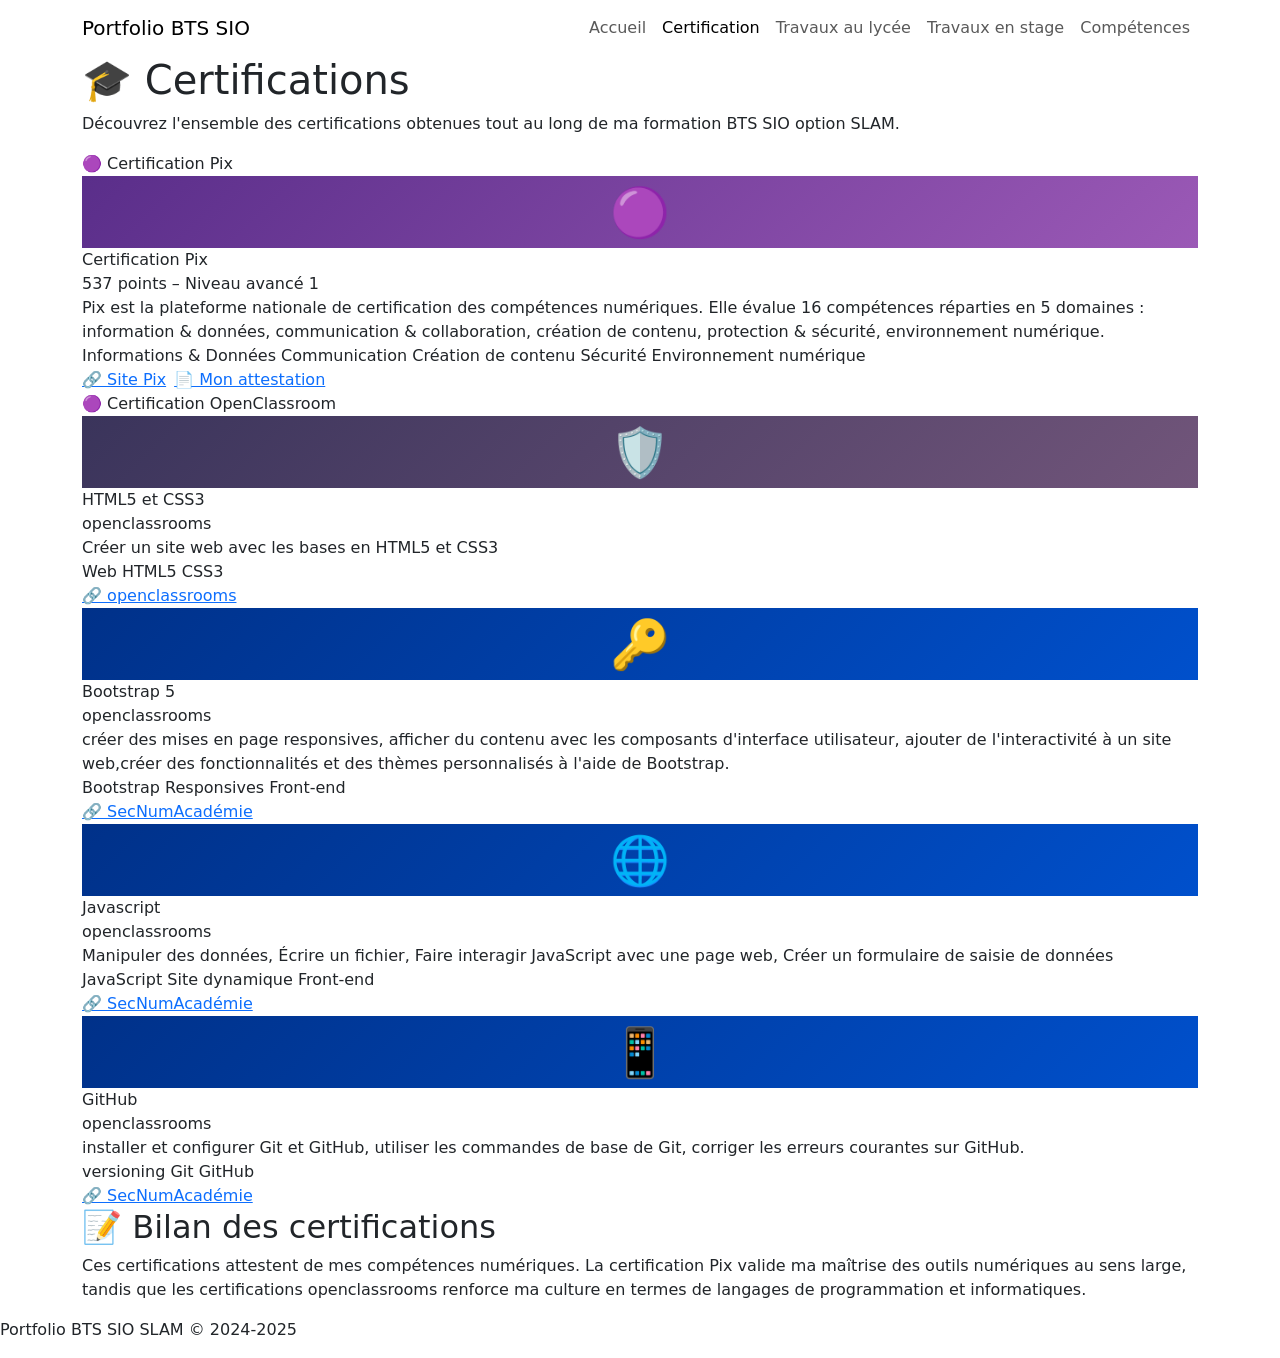
==== pages/certification.html @ 21e73c12 "Initial commit - portfolio BTS SIO" ====
<!DOCTYPE html>
<html lang="fr">
<head>
  <meta charset="UTF-8">
  <meta name="viewport" content="width=device-width, initial-scale=1">
  <title>Certifications – Portfolio BTS SIO</title>
  <link href="https://cdn.jsdelivr.net/npm/bootstrap@5.3.2/dist/css/bootstrap.min.css" rel="stylesheet">
  <link rel="stylesheet" href="C:\portfolio\style.css">
</head>
<body>

<nav class="navbar navbar-expand-lg navbar-custom">
  <div class="container">
    <a class="navbar-brand" href="#">Portfolio BTS SIO</a>
    <button class="navbar-toggler" type="button" data-bs-toggle="collapse" data-bs-target="#menu">
      <span class="navbar-toggler-icon"></span>
    </button>
    <div class="collapse navbar-collapse" id="menu">
      <ul class="navbar-nav ms-auto">
        <li class="nav-item"><a class="nav-link" href="../index.html">Accueil</a></li>
        <li class="nav-item"><a class="nav-link active" href="certification.html">Certification</a></li>
        <li class="nav-item"><a class="nav-link" href="TP_Lycee.html">Travaux au lycée</a></li>
        <li class="nav-item"><a class="nav-link" href="TP_Stage.html">Travaux en stage</a></li>
        <li class="nav-item"><a class="nav-link" href="competences.html">Compétences</a></li>
      </ul>
    </div>
  </div>
</nav>

<div class="hero">
  <div class="container">
    <h1>🎓 Certifications</h1>
    <p>Découvrez l'ensemble des certifications obtenues tout au long de ma formation BTS SIO option SLAM.</p>
  </div>
</div>

<div class="container">

  <div class="section-title">🟣 Certification Pix</div>

  <div class="tp-grid">
    <div class="tp-card">
      <div class="tp-thumb-iframe-wrap" style="background: linear-gradient(135deg, #5a2e8a, #9b59b6); display:flex; align-items:center; justify-content:center;">
        <span style="font-size: 3rem;">🟣</span>
      </div>
      <div class="tp-body">
        <div class="tp-title">Certification Pix</div>
        <div class="tp-meta">537 points – Niveau avancé 1</div>
        <div class="tp-desc">
          Pix est la plateforme nationale de certification des compétences numériques. Elle évalue 16 compétences réparties en 5 domaines : information &amp; données, communication &amp; collaboration, création de contenu, protection &amp; sécurité, environnement numérique.
        </div>
        <div class="tp-badges">
          <span class="tp-badge">Informations &amp; Données</span>
          <span class="tp-badge">Communication</span>
          <span class="tp-badge">Création de contenu</span>
          <span class="tp-badge">Sécurité</span>
          <span class="tp-badge">Environnement numérique</span>
        </div>
        <div style="display:flex; gap: 0.5rem; flex-wrap:wrap;">
          <a href="https://pix.fr" target="_blank" class="btn-view">🔗 Site Pix</a>
          <a href="https://drive.google.com/file/d/1pJvrKl7IBUGjOCDX0vXnFYRb84nR8IGe/view" class="btn-outline-view">📄 Mon attestation</a>
        </div>
      </div>
    </div>
  </div>

  <div class="section-title">🟣 Certification OpenClassroom</div>

  <div class="tp-grid">

    <div class="tp-card">
      <div class="tp-thumb-iframe-wrap" style="background: linear-gradient(135deg, #3a345b, #71557a); display:flex; align-items:center; justify-content:center;">
        <span style="font-size: 3rem;">🛡️</span>
      </div>
      <div class="tp-body">
        <div class="tp-title">HTML5 et CSS3</div>
        <div class="tp-meta">openclassrooms</div>
        <div class="tp-desc">
          Créer un site web avec les bases en HTML5 et CSS3
        </div>
        <div class="tp-badges">
          <span class="tp-badge">Web</span>
          <span class="tp-badge">HTML5</span>
          <span class="tp-badge">CSS3</span>
        </div>
        <a href="https://openclassrooms.com/fr/courses/1603881-creez-votre-site-web-avec-html5-et-css3" target="_blank" class="btn-view">🔗 openclassrooms</a>
      </div>
    </div>

    <div class="tp-card">
      <div class="tp-thumb-iframe-wrap" style="background: linear-gradient(135deg, #003189, #0050cc); display:flex; align-items:center; justify-content:center;">
        <span style="font-size: 3rem;">🔑</span>
      </div>
      <div class="tp-body">
        <div class="tp-title">Bootstrap 5</div>
        <div class="tp-meta">openclassrooms</div>
        <div class="tp-desc">
          créer des mises en page responsives, afficher du contenu avec les composants d'interface utilisateur, ajouter de l'interactivité à un site web,créer des fonctionnalités et des thèmes personnalisés à l'aide de Bootstrap.
        </div>
        <div class="tp-badges">
          <span class="tp-badge">Bootstrap</span>
          <span class="tp-badge">Responsives</span>
          <span class="tp-badge">Front-end</span>
        </div>
        <a href="https://openclassrooms.com/fr/courses/7542506-creez-des-sites-web-responsives-avec-bootstrap-5" target="_blank" class="btn-view">🔗 SecNumAcadémie</a>
      </div>
    </div>

    <div class="tp-card">
      <div class="tp-thumb-iframe-wrap" style="background: linear-gradient(135deg, #003189, #0050cc); display:flex; align-items:center; justify-content:center;">
        <span style="font-size: 3rem;">🌐</span>
      </div>
      <div class="tp-body">
        <div class="tp-title">Javascript</div>
        <div class="tp-meta">openclassrooms</div>
        <div class="tp-desc">
          Manipuler des données, Écrire un fichier, Faire interagir JavaScript avec une page web, Créer un formulaire de saisie de données
        </div>
        <div class="tp-badges">
          <span class="tp-badge">JavaScript</span>
          <span class="tp-badge">Site dynamique</span>
          <span class="tp-badge">Front-end</span>
        </div>
        <a href="https://openclassrooms.com/fr/courses/7696886-apprenez-a-programmer-avec-javascript" target="_blank" class="btn-view">🔗 SecNumAcadémie</a>
      </div>
    </div>

    <div class="tp-card">
      <div class="tp-thumb-iframe-wrap" style="background: linear-gradient(135deg, #003189, #0050cc); display:flex; align-items:center; justify-content:center;">
        <span style="font-size: 3rem;">📱</span>
      </div>
      <div class="tp-body">
        <div class="tp-title">GitHub</div>
        <div class="tp-meta">openclassrooms</div>
        <div class="tp-desc">
          installer et configurer Git et GitHub, utiliser les commandes de base de Git, corriger les erreurs courantes sur GitHub.
        </div>
        <div class="tp-badges">
          <span class="tp-badge">versioning</span>
          <span class="tp-badge">Git</span>
          <span class="tp-badge">GitHub</span>
        </div>
        <a href="https://openclassrooms.com/fr/courses/7162856-gerez-du-code-avec-git-et-github" target="_blank" class="btn-view">🔗 SecNumAcadémie</a>
      </div>
    </div>

  </div>

  <div class="bilan-card">
    <h2>📝 Bilan des certifications</h2>
    <p>
      Ces certifications attestent de mes compétences numériques. La certification Pix valide ma maîtrise des outils numériques au sens large, tandis que les certifications openclassrooms renforce ma culture en termes de langages de programmation et informatiques.
    </p>
  </div>

</div>

<footer>
  <p>Portfolio BTS SIO SLAM &copy; 2024-2025</p>
</footer>

<script src="https://cdn.jsdelivr.net/npm/bootstrap@5.3.2/dist/js/bootstrap.bundle.min.js"></script>
</body>
</html>
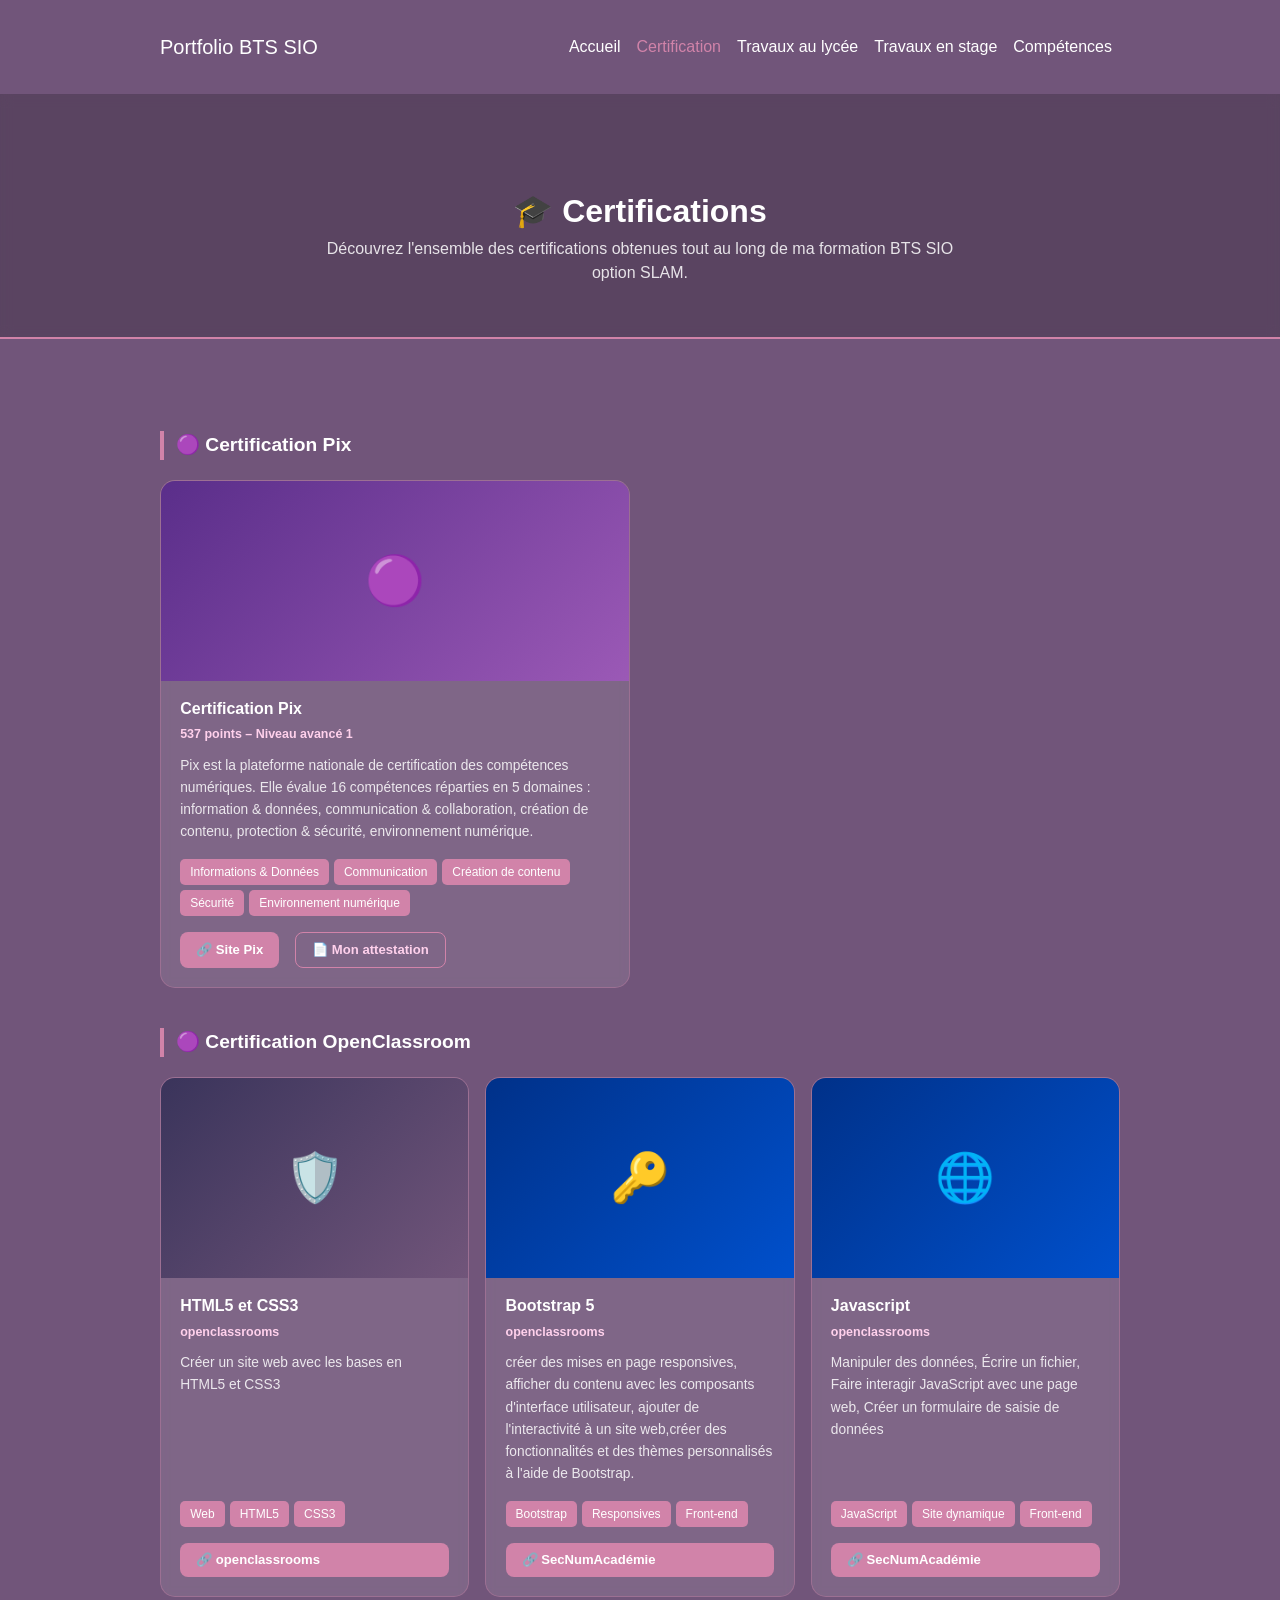
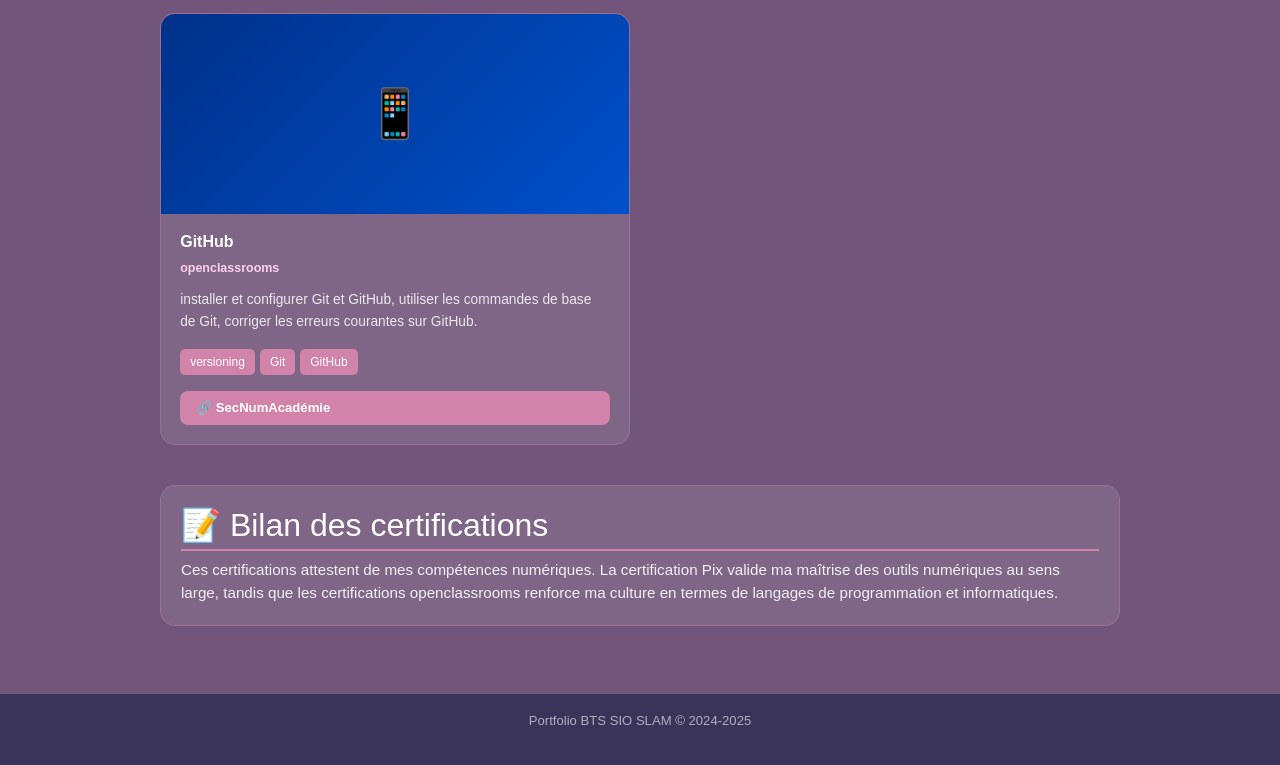
==== commit 485af0d8: "Mise à jour du portfolio" ====
--- a/pages/certification.html
+++ b/pages/certification.html
@@ -5,7 +5,7 @@
   <meta name="viewport" content="width=device-width, initial-scale=1">
   <title>Certifications – Portfolio BTS SIO</title>
   <link href="https://cdn.jsdelivr.net/npm/bootstrap@5.3.2/dist/css/bootstrap.min.css" rel="stylesheet">
-  <link rel="stylesheet" href="C:\portfolio\style.css">
+  <link rel="stylesheet" href="../style.css">
 </head>
 <body>
 
--- a/style.css
+++ b/style.css
@@ -0,0 +1,263 @@
+            /* ── Palette portfolio ── */
+    :root {
+      --pink:      #d183a9;
+      --purple:    #71557a;
+      --dark:      #3a345b;
+      --card-bg:   rgba(255,255,255,0.1);
+      --card-border: rgba(209,131,169,0.35);
+      --highlight: #ffd1ec;
+    }
+
+    body {
+      margin: 0;
+      font-family: Arial, Helvetica, sans-serif;
+      background: #71557a;
+      color: white;
+      min-height: 100vh;
+    }
+
+    h1 { font-weight: 700; text-align: center; margin-top: 30px; }
+    h2 { color: #ffffff; border-bottom: 2px solid var(--pink); padding-bottom: 5px; }
+    h3 { color: var(--pink); }
+
+    /* ── Navbar ── */
+    .navbar-custom { background-color: var(--purple) !important; padding: 7px; }
+    .navbar-custom .navbar-brand,
+    .navbar-custom .nav-link { color: white !important; font-weight: 500; transition: color .2s; text-decoration: none; }
+    .navbar-custom .navbar-brand:hover { color: white !important; }
+    .navbar-custom .nav-link:hover,
+    .navbar-custom .nav-link.active { color: var(--pink) !important; }
+    .navbar-toggler-icon { filter: invert(1); }
+    .navbar-toggler { border-color: rgba(255,255,255,.4); }
+
+        /* Contenu */
+        .container {
+            max-width: 1000px;
+            margin: auto;
+            padding: 20px;
+        }
+
+        .section {
+            background: rgba(255, 255, 255, 0.1);
+            padding: 20px;
+            margin-bottom: 25px;
+            border-radius: 15px;
+            backdrop-filter: blur(5px);
+        }
+
+        ul {
+            padding-left: 20px;
+        }
+
+        .badge {
+            display: inline-block;
+            background: #d183a9;
+            color: white;
+            padding: 5px 10px;
+            border-radius: 5px;
+            margin: 3px;
+            font-size: 12px;
+        }
+
+        .highlight {
+            font-weight: bold;
+            color: #ffd1ec;
+        }
+
+    /* ── Hero ── */
+    .hero {
+      background: rgba(0,0,0,0.2);
+      backdrop-filter: blur(6px);
+      padding: 3rem 0 2rem;
+      margin-bottom: 2rem;
+      border-bottom: 2px solid var(--pink);
+    }
+    .hero h1 { font-size: 2rem; margin-bottom: .4rem; }
+    .hero p   { font-size: 1rem; opacity: .85; max-width: 640px; margin: 0 auto; text-align: center; }
+
+    /* ── Container ── */
+    .container { max-width: 1000px; margin: auto; padding: 20px; }
+
+    /* ── Section title ── */
+    .section-title {
+      font-size: 1.2rem;
+      font-weight: 700;
+      color: white;
+      border-left: 4px solid var(--pink);
+      padding-left: .75rem;
+      margin: 2.5rem 0 1.25rem;
+    }
+
+    /* ── TP Grid ── */
+    .tp-grid { display: flex; flex-wrap: wrap; gap: 1.5rem; }
+
+    /* ── TP Card ── */
+    .tp-card {
+      background: var(--card-bg);
+      border: 1px solid var(--card-border);
+      border-radius: 15px;
+      overflow: hidden;
+      display: flex;
+      flex-direction: column;
+      flex: 1 1 300px;
+      max-width: 470px;
+      backdrop-filter: blur(5px);
+      transition: transform .2s, box-shadow .2s;
+    }
+    .tp-card:hover {
+      transform: translateY(-4px);
+      box-shadow: 0 10px 28px rgba(209,131,169,.25);
+    }
+
+    /* aperçu iframe */
+    .tp-thumb-iframe-wrap {
+      width: 100%;
+      height: 200px;
+      overflow: hidden;
+      position: relative;
+      background: rgba(0,0,0,.25);
+    }
+    .tp-thumb-iframe-wrap iframe {
+      width: 100%;
+      height: 100%;
+      border: none;
+      pointer-events: none;
+    }
+
+    .tp-thumb-img {
+  width: 100%;
+  height: 100%;
+  object-fit: cover;
+}
+    .tp-thumb-overlay {
+      position: absolute;
+      inset: 0;
+      display: flex;
+      align-items: flex-end;
+      background: linear-gradient(to top, rgba(58,52,91,.7) 0%, transparent 60%);
+    }
+    .tp-thumb-overlay span {
+      color: var(--highlight);
+      font-size: .75rem;
+      padding: .4rem .75rem;
+    }
+
+    /* corps de la carte */
+    .tp-body {
+      padding: 1rem 1.2rem 1.2rem;
+      display: flex;
+      flex-direction: column;
+      flex: 1;
+    }
+    .tp-title {
+      font-size: 1rem;
+      font-weight: 700;
+      color: white;
+      margin-bottom: .3rem;
+    }
+    .tp-meta {
+      font-size: .78rem;
+      color: var(--highlight);
+      font-weight: bold;
+      margin-bottom: .7rem;
+    }
+    .tp-desc {
+      font-size: .86rem;
+      color: rgba(255,255,255,.85);
+      line-height: 1.6;
+      flex: 1;
+      margin-bottom: 1rem;
+    }
+
+    /* badges technos */
+    .tp-badges { display: flex; flex-wrap: wrap; gap: 5px; margin-bottom: 1rem; }
+    .tp-badge {
+      display: inline-block;
+      background: var(--pink);
+      color: white;
+      padding: 4px 10px;
+      border-radius: 5px;
+      font-size: 12px;
+    }
+
+    /* boutons */
+    .btn-view {
+      display: inline-flex;
+      align-items: center;
+      gap: 6px;
+      background: var(--pink);
+      color: white;
+      font-size: .82rem;
+      font-weight: 600;
+      padding: .45rem 1rem;
+      border-radius: 8px;
+      text-decoration: none;
+      transition: background .2s;
+      border: none;
+    }
+    .btn-view:hover { background: #b8629a; color: white; }
+    .btn-outline-view {
+      display: inline-flex;
+      align-items: center;
+      gap: 6px;
+      background: transparent;
+      color: var(--highlight);
+      font-size: .82rem;
+      font-weight: 600;
+      padding: .43rem 1rem;
+      border-radius: 8px;
+      text-decoration: none;
+      border: 1.5px solid var(--pink);
+      margin-left: .5rem;
+      transition: background .2s;
+    }
+    .btn-outline-view:hover { background: rgba(209,131,169,.2); color: white; }
+
+    /* ── Bilan ── */
+    .bilan-card {
+      background: rgba(255,255,255,0.1);
+      backdrop-filter: blur(5px);
+      border: 1px solid var(--card-border);
+      border-radius: 15px;
+      padding: 20px;
+      margin: 2.5rem 0 3rem;
+    }
+    .bilan-card h2 { border-bottom: 2px solid var(--pink); padding-bottom: 5px; }
+    .bilan-card p  { font-size: .95rem; opacity: .9; margin: 0; }
+
+    /* ── Footer ── */
+    footer {
+      background-color: var(--dark);
+      color: rgba(255,255,255,.6);
+      font-size: .82rem;
+      text-align: center;
+      padding: 1.1rem;
+    }
+
+  /* Grille compétences : 3 colonnes max */
+  .tp-grid { display: flex; flex-wrap: wrap; gap: 1rem; }
+
+  .comp-card {
+    background: var(--card-bg);
+    border: 1px solid var(--card-border);
+    border-radius: 12px;
+    backdrop-filter: blur(5px);
+    display: flex;
+    align-items: flex-start;
+    gap: 0.9rem;
+    padding: 1rem 1.2rem;
+    flex: 1 1 260px;
+    max-width: 320px;
+    transition: transform .2s, box-shadow .2s;
+  }
+  .comp-card:hover {
+    transform: translateY(-3px);
+    box-shadow: 0 8px 22px rgba(209,131,169,.2);
+  }
+  .comp-icon {
+    font-size: 1.6rem;
+    flex-shrink: 0;
+    margin-top: 2px;
+  }
+  .comp-body .tp-title { margin-bottom: .25rem; }
+  .comp-body .tp-desc  { margin-bottom: 0; font-size: .83rem; }
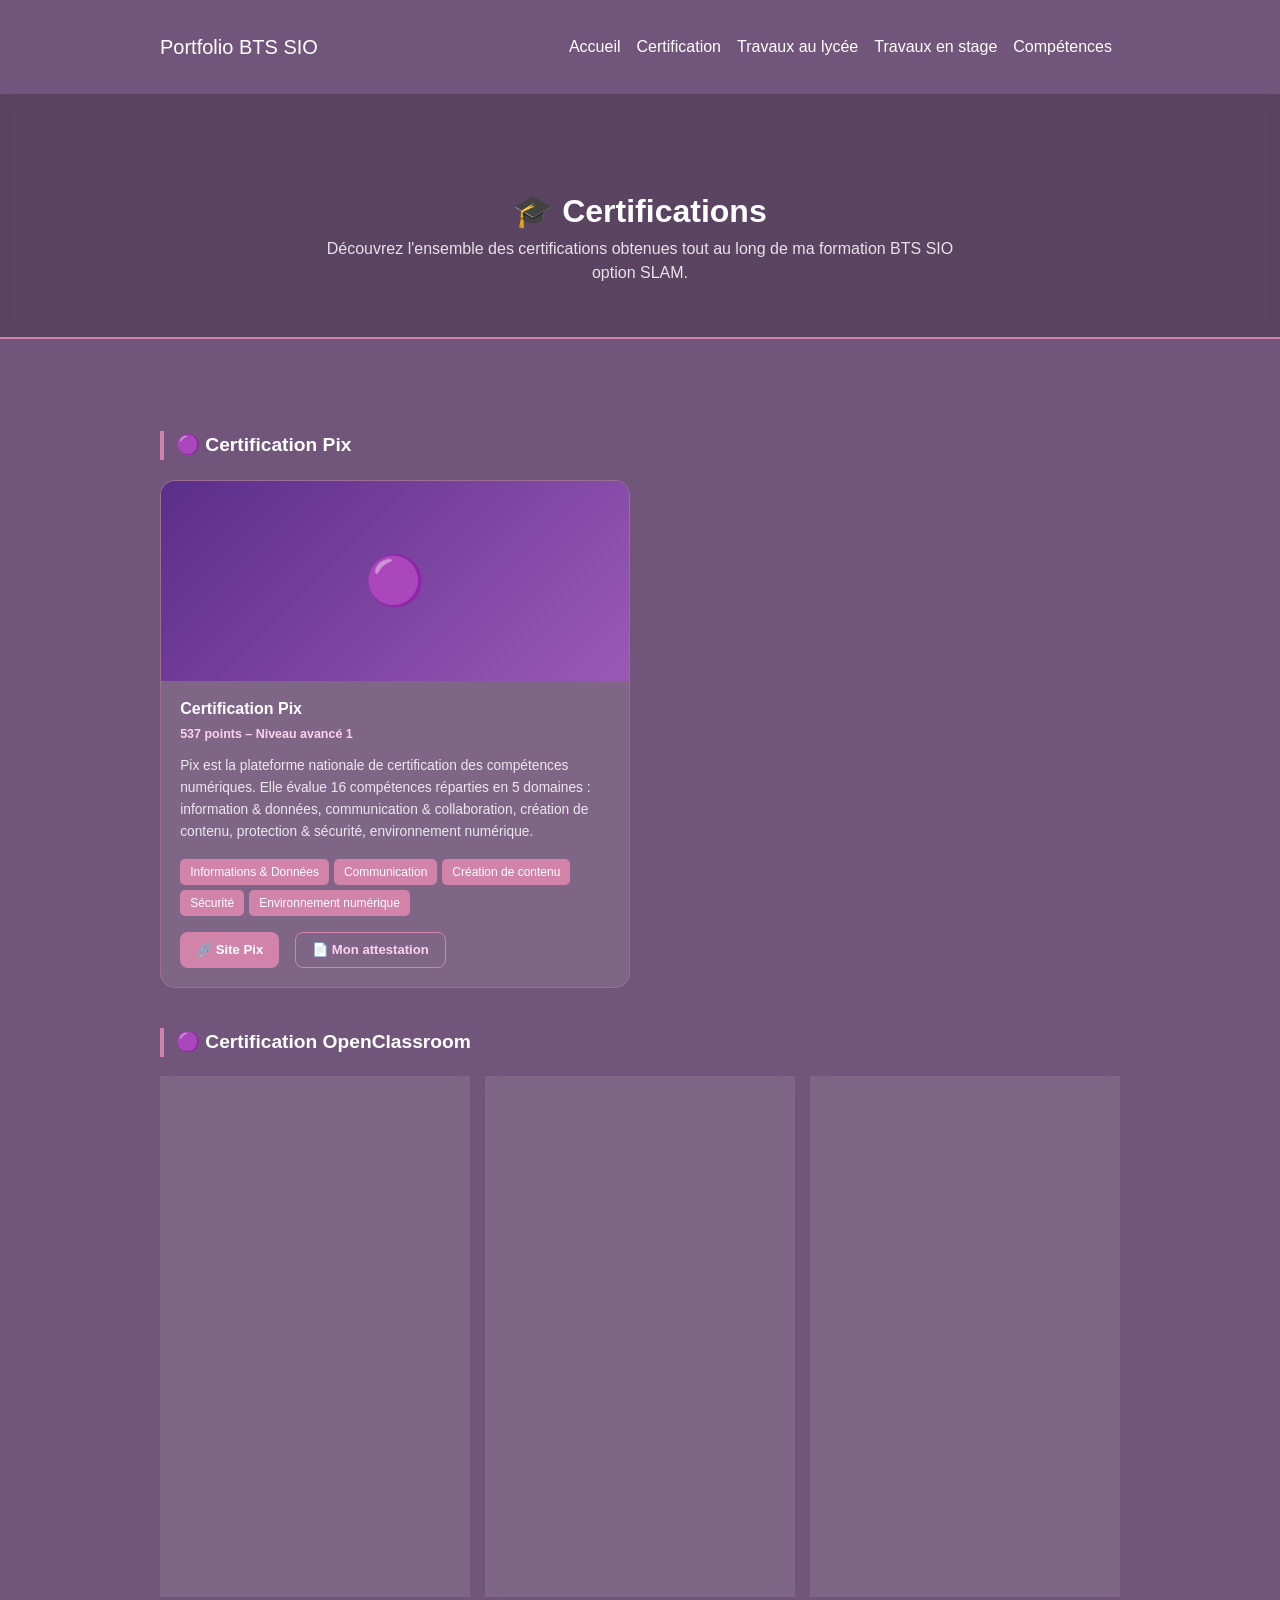
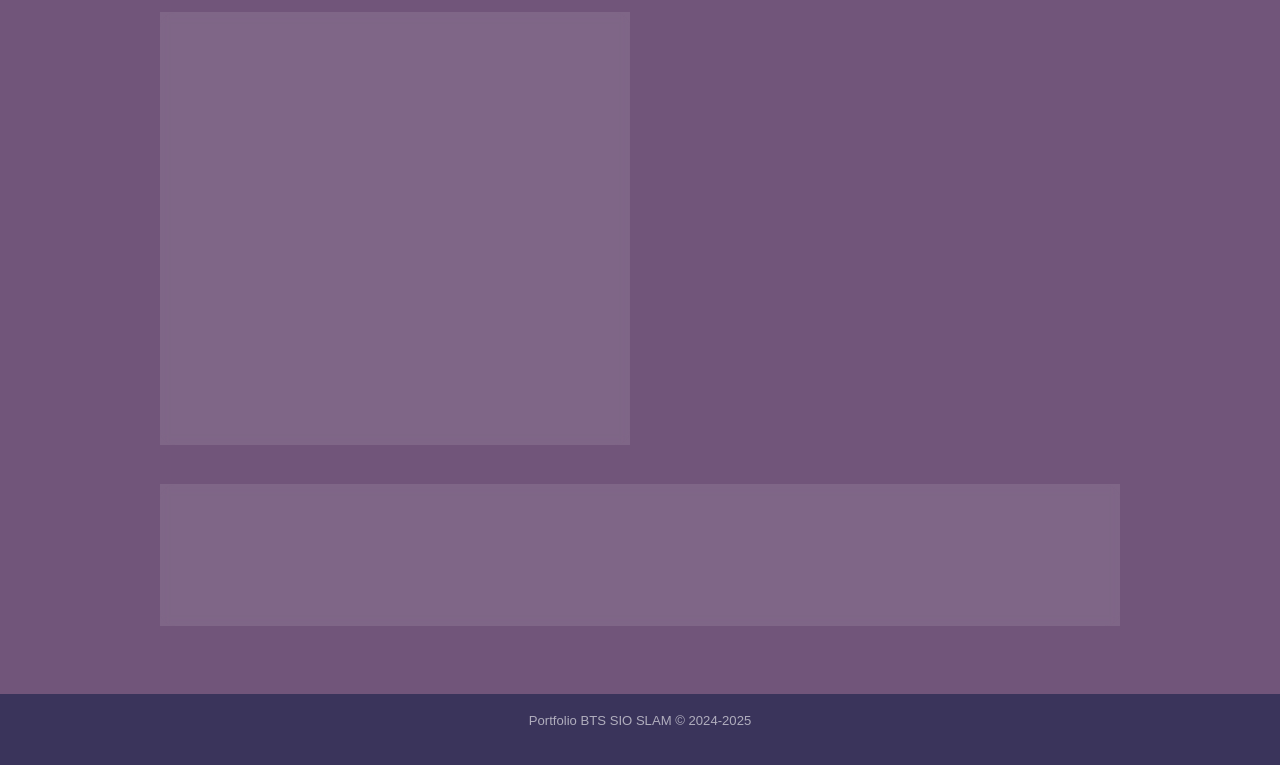
==== commit 19994fff: "Mise à jour du portfolio nav bar" ====
--- a/pages/certification.html
+++ b/pages/certification.html
@@ -17,11 +17,11 @@
     </button>
     <div class="collapse navbar-collapse" id="menu">
       <ul class="navbar-nav ms-auto">
-        <li class="nav-item"><a class="nav-link" href="../index.html">Accueil</a></li>
-        <li class="nav-item"><a class="nav-link active" href="certification.html">Certification</a></li>
-        <li class="nav-item"><a class="nav-link" href="TP_Lycee.html">Travaux au lycée</a></li>
-        <li class="nav-item"><a class="nav-link" href="TP_Stage.html">Travaux en stage</a></li>
-        <li class="nav-item"><a class="nav-link" href="competences.html">Compétences</a></li>
+        <li class="nav-item"><a class="nav-link" href="/index.html">Accueil</a></li>
+        <li class="nav-item"><a class="nav-link" href="/pages/certification.html">Certification</a></li>
+        <li class="nav-item"><a class="nav-link" href="/pages/TP_Lycee.html">Travaux au lycée</a></li>
+        <li class="nav-item"><a class="nav-link" href="/pages/TP_Stage.html">Travaux en stage</a></li>
+        <li class="nav-item"><a class="nav-link" href="/pages/competences.html">Compétences</a></li>
       </ul>
     </div>
   </div>
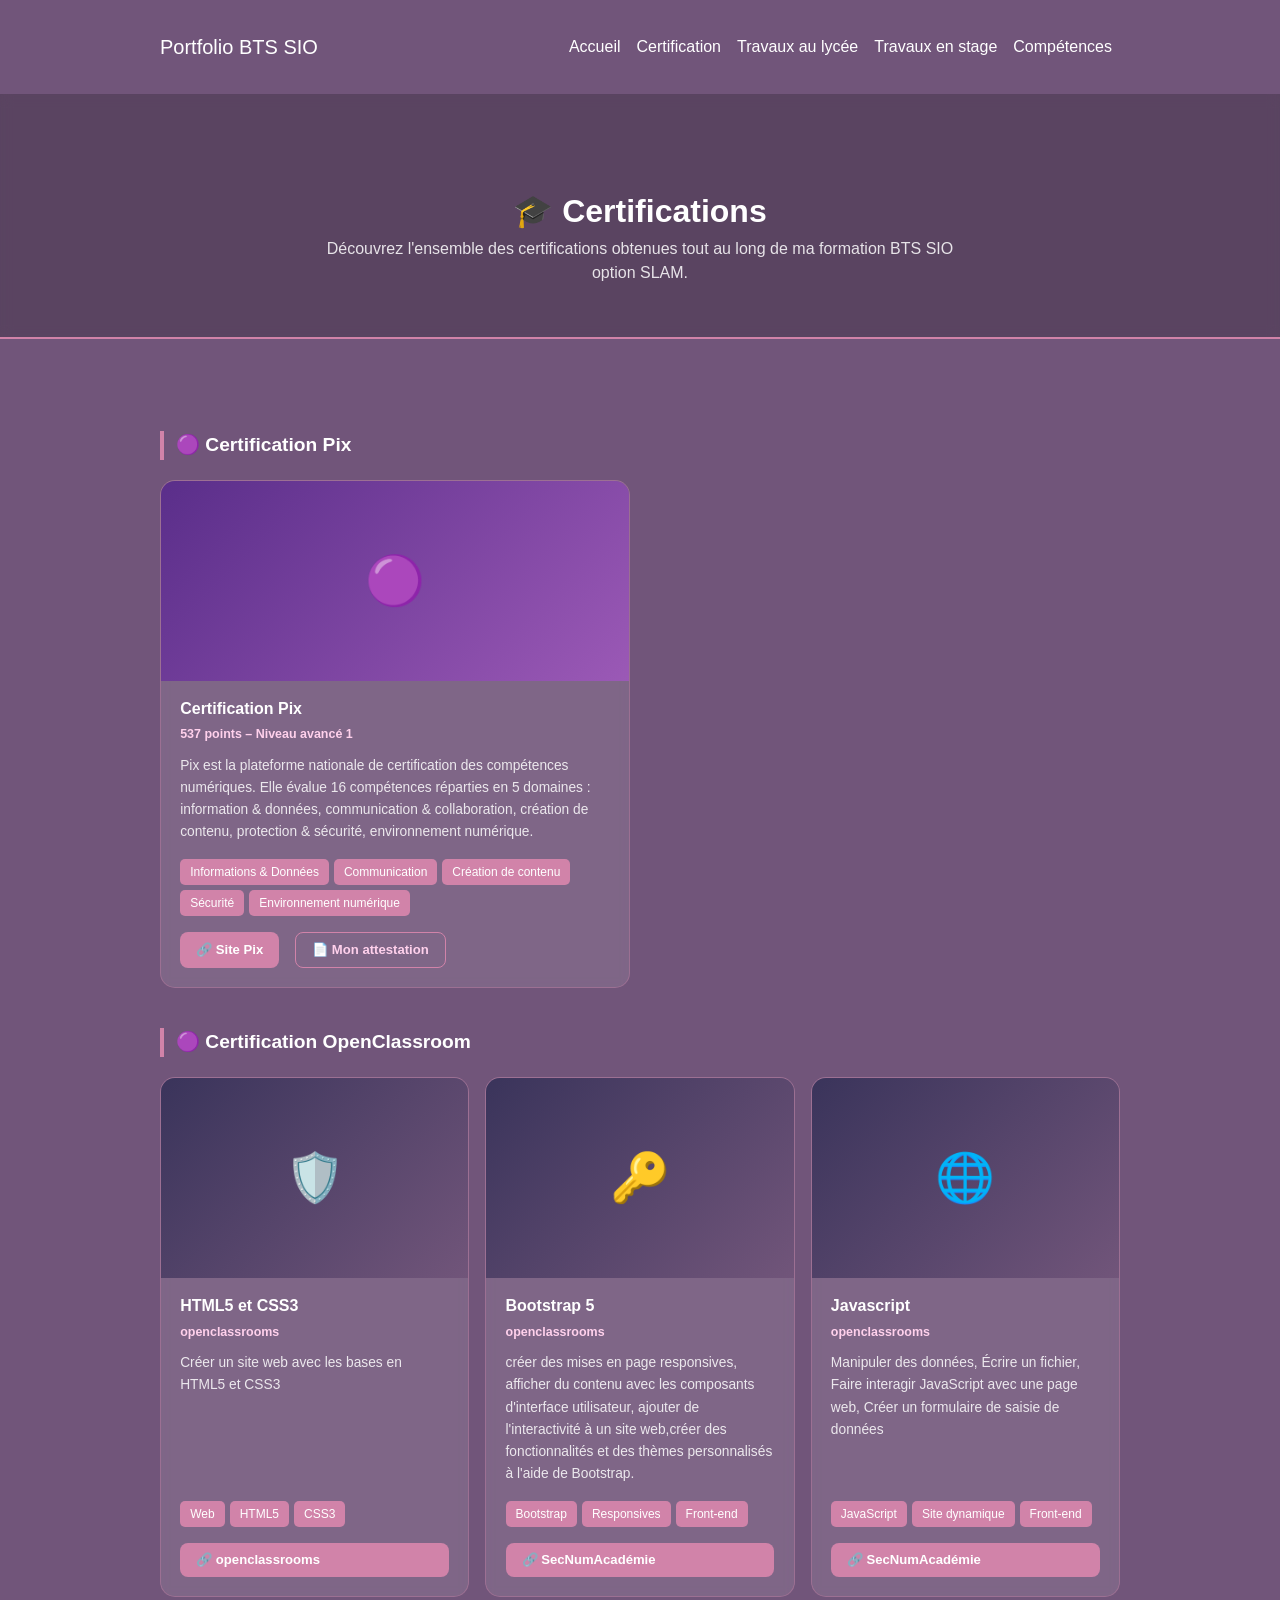
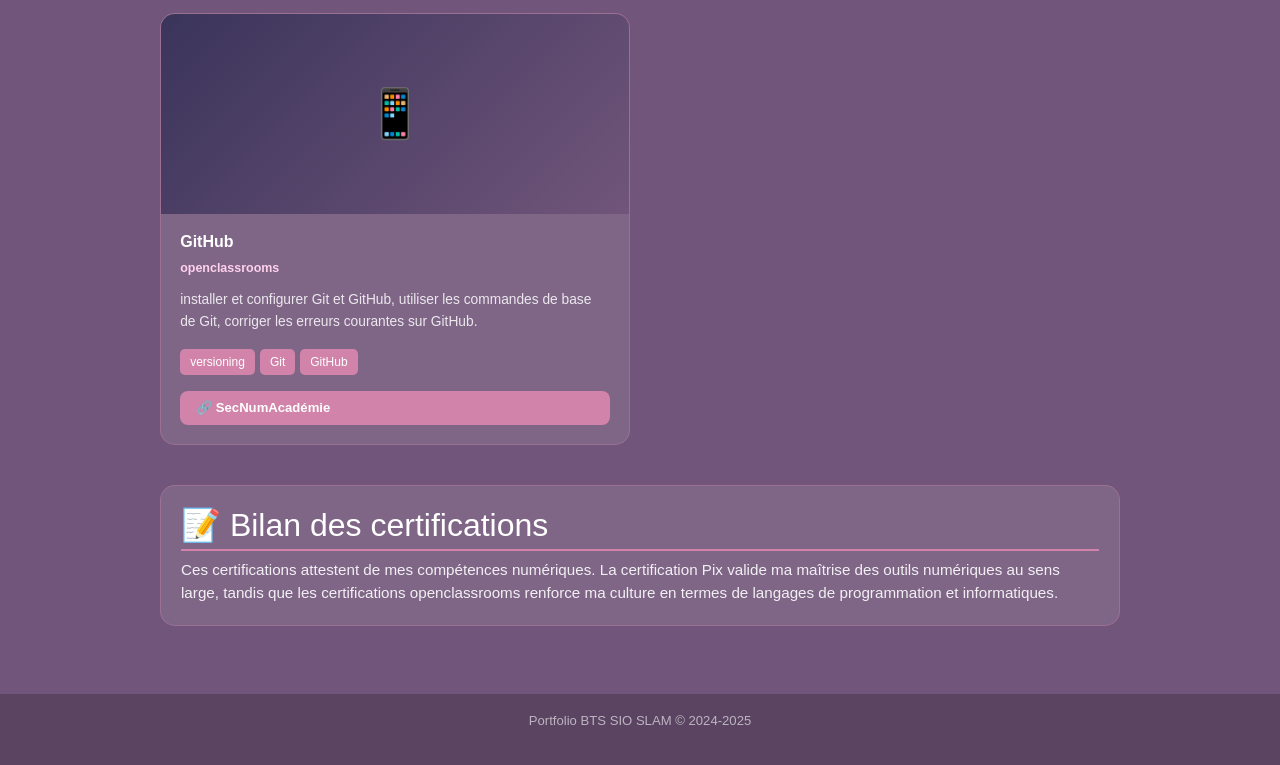
==== commit d11fad7f: "Mise à jour - css footer" ====
--- a/pages/certification.html
+++ b/pages/certification.html
@@ -88,7 +88,7 @@
     </div>
 
     <div class="tp-card">
-      <div class="tp-thumb-iframe-wrap" style="background: linear-gradient(135deg, #003189, #0050cc); display:flex; align-items:center; justify-content:center;">
+      <div class="tp-thumb-iframe-wrap" style="background: linear-gradient(135deg, #3a345b, #71557a); display:flex; align-items:center; justify-content:center;">
         <span style="font-size: 3rem;">🔑</span>
       </div>
       <div class="tp-body">
@@ -107,7 +107,7 @@
     </div>
 
     <div class="tp-card">
-      <div class="tp-thumb-iframe-wrap" style="background: linear-gradient(135deg, #003189, #0050cc); display:flex; align-items:center; justify-content:center;">
+      <div class="tp-thumb-iframe-wrap" style="background: linear-gradient(135deg, #3a345b, #71557a); display:flex; align-items:center; justify-content:center;">
         <span style="font-size: 3rem;">🌐</span>
       </div>
       <div class="tp-body">
@@ -126,7 +126,7 @@
     </div>
 
     <div class="tp-card">
-      <div class="tp-thumb-iframe-wrap" style="background: linear-gradient(135deg, #003189, #0050cc); display:flex; align-items:center; justify-content:center;">
+      <div class="tp-thumb-iframe-wrap" style="background: linear-gradient(135deg, #3a345b, #71557a); display:flex; align-items:center; justify-content:center;">
         <span style="font-size: 3rem;">📱</span>
       </div>
       <div class="tp-body">
--- a/style.css
+++ b/style.css
@@ -227,7 +227,7 @@
 
     /* ── Footer ── */
     footer {
-      background-color: var(--dark);
+      background-color: rgba(0,0,0,0.2);
       color: rgba(255,255,255,.6);
       font-size: .82rem;
       text-align: center;
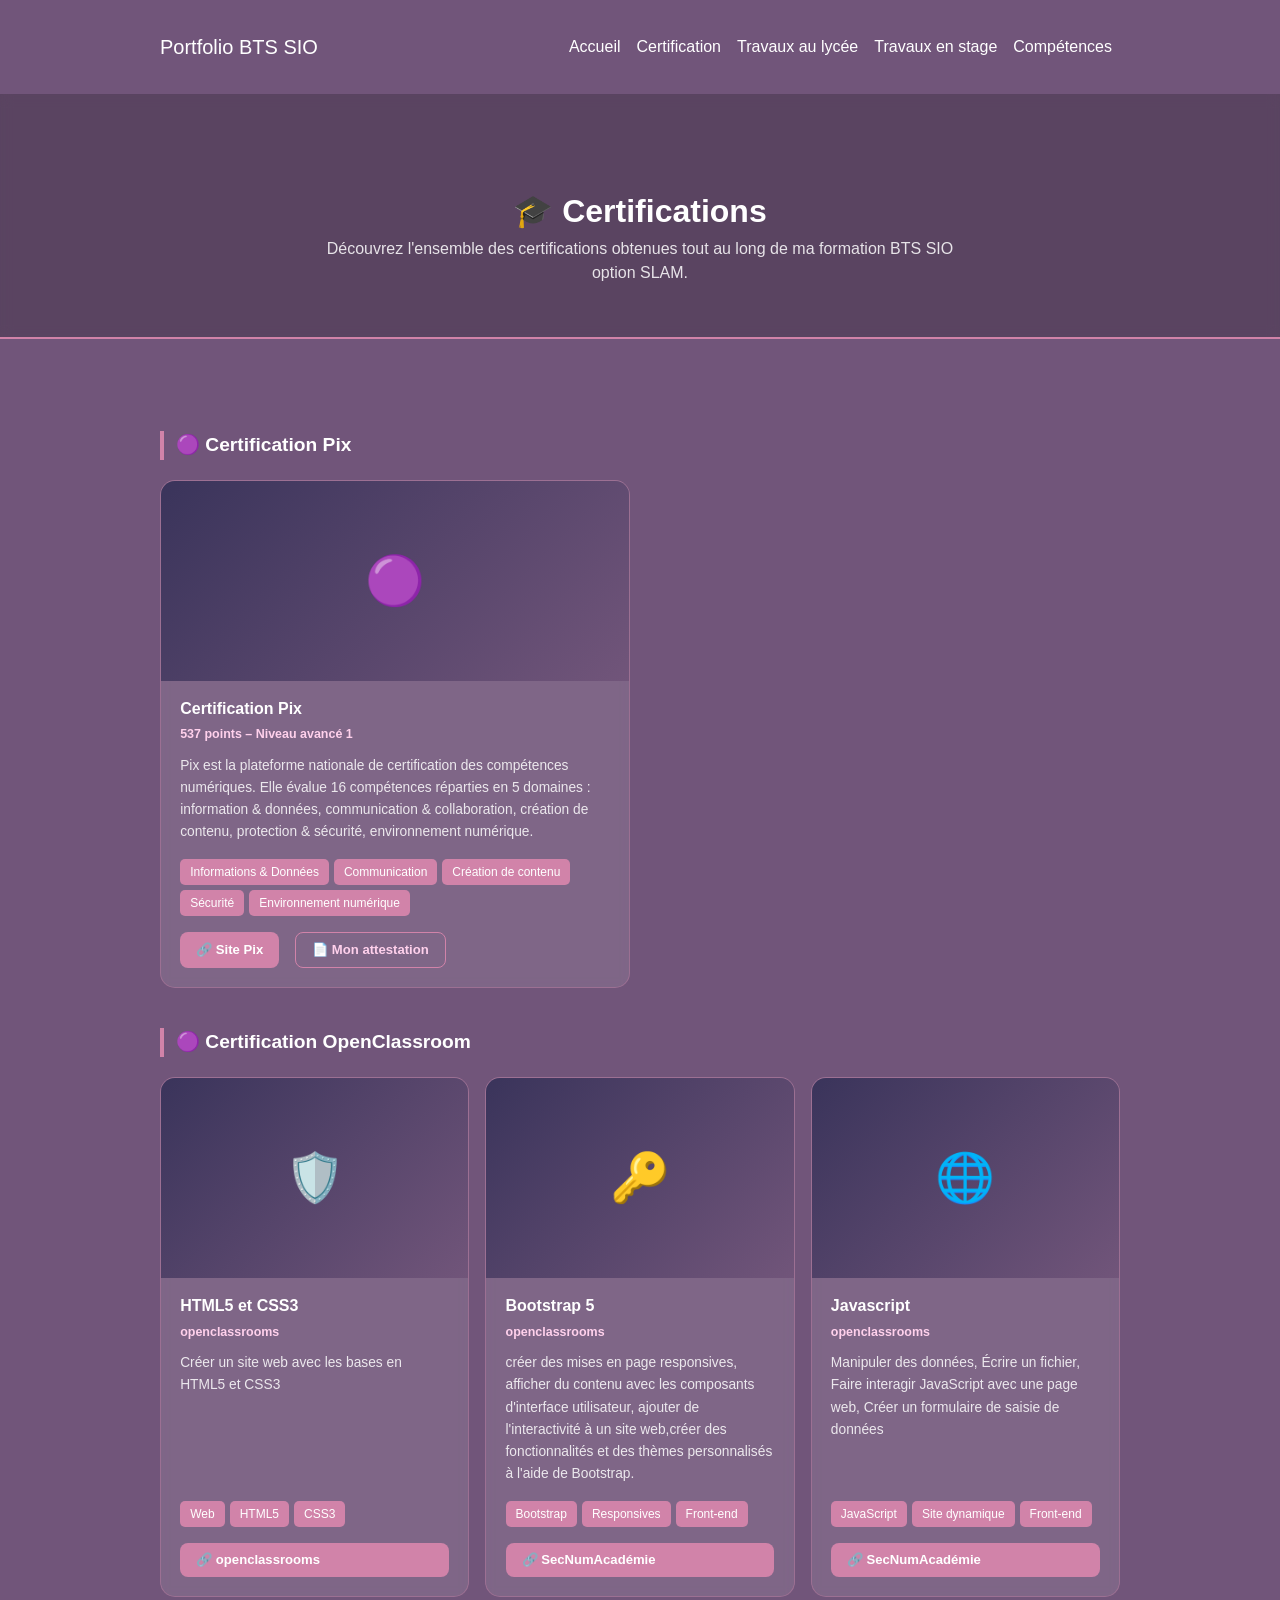
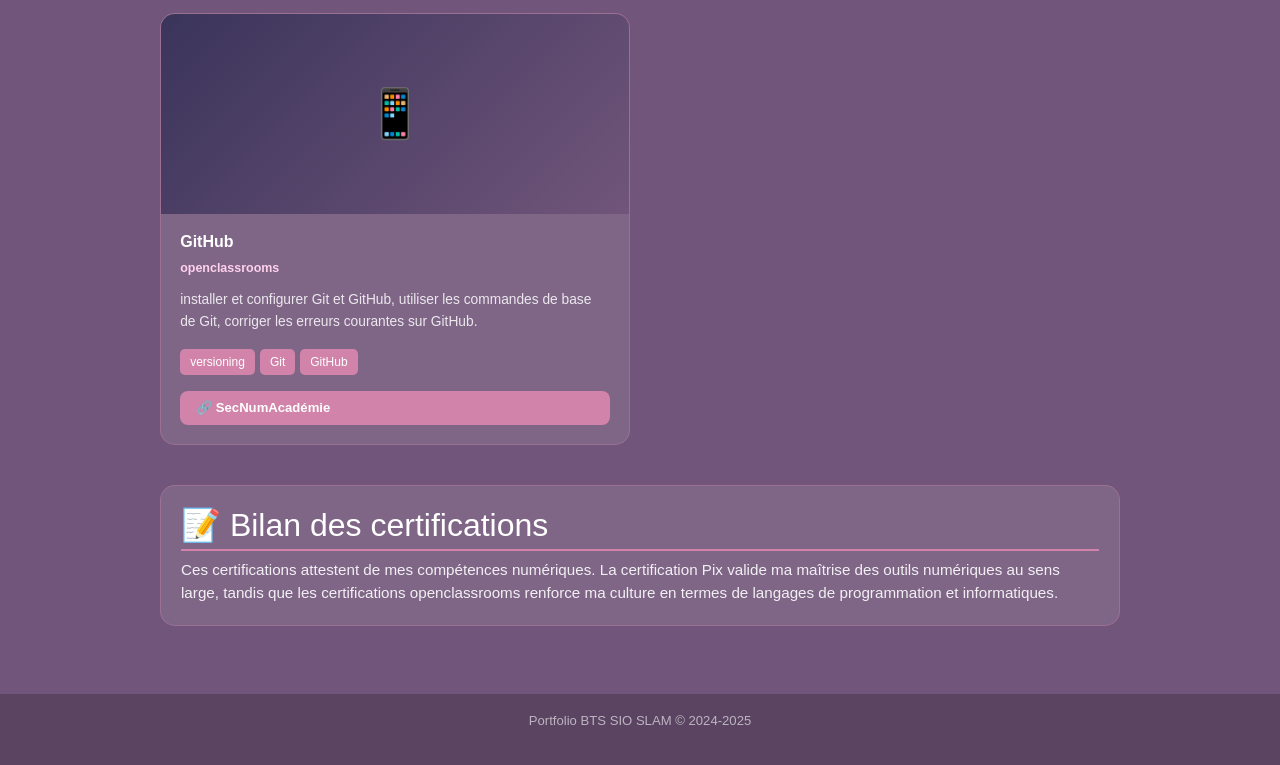
==== commit eb204c41: "Modification background uniforme" ====
--- a/pages/certification.html
+++ b/pages/certification.html
@@ -40,7 +40,7 @@
 
   <div class="tp-grid">
     <div class="tp-card">
-      <div class="tp-thumb-iframe-wrap" style="background: linear-gradient(135deg, #5a2e8a, #9b59b6); display:flex; align-items:center; justify-content:center;">
+      <div class="tp-thumb-iframe-wrap" style="background: linear-gradient(135deg, #3a345b, #71557a); display:flex; align-items:center; justify-content:center;">
         <span style="font-size: 3rem;">🟣</span>
       </div>
       <div class="tp-body">
